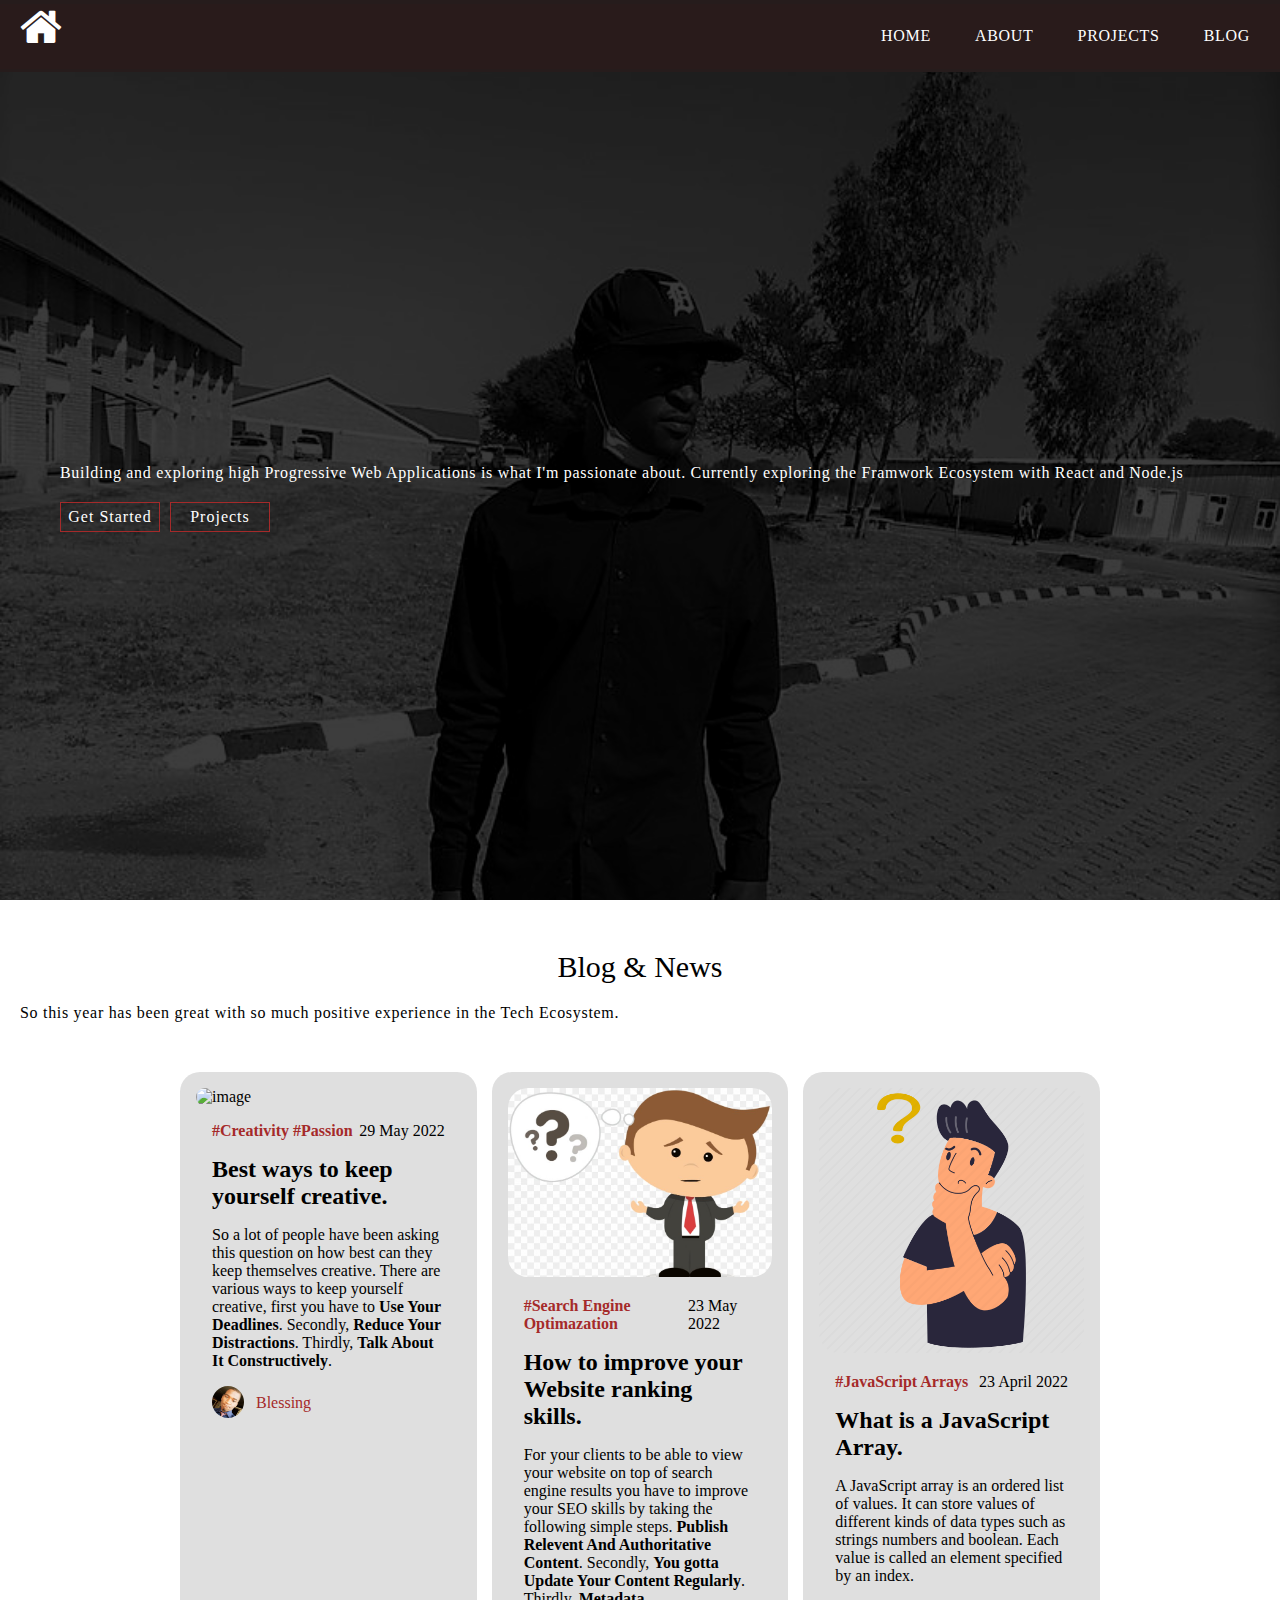
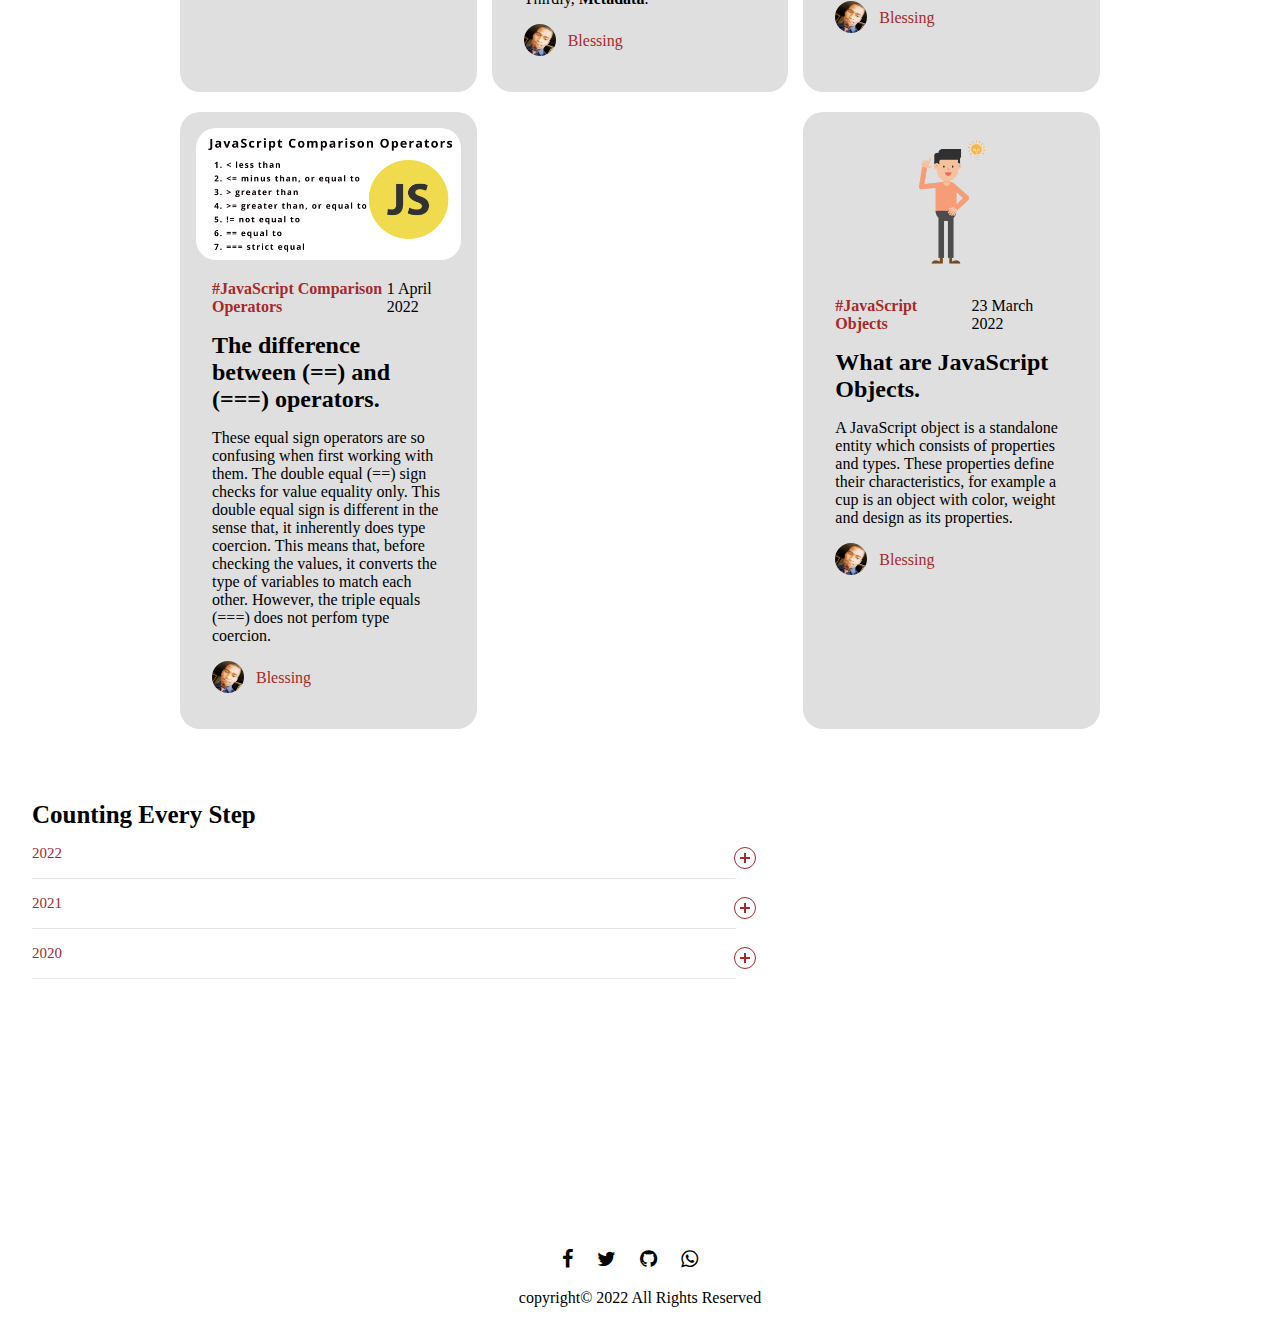
==== index.html @ fd30fd9b "Add files via upload" ====
<!DOCTYPE html>
<html lang="en">
<head>
    <meta charset="UTF-8">
    <meta http-equiv="X-UA-Compatible" content="IE=edge">
    <meta name="viewport" content="width=device-width, initial-scale=1.0">
    <title>HOME</title>
    <link rel="stylesheet" href="index.css">
    <link rel="stylesheet" href="simplefooter.css">
    <link rel="stylesheet" href="blog.css">
    <link rel="stylesheet" href="faq.css">
    <link rel="stylesheet" href="https://stackpath.bootstrapcdn.com/font-awesome/4.7.0/css/font-awesome.min.css">
</head>
<body>
    <section id="header">
        <div class="header container">
            <div class="nav-bar">
                <div class="brand">
                    <a href="index.html"><i class="fa fa-home"></i></a>
                </div>
                <div class="nav-list">
                    <div class="hamburger"><div class="bar"></div></div>
                    <ul>
                        <li><a href="index.html">Home</a></li>
                        <li><a href="about.html">About</a></li>
                        <li><a href="projects.html">Projects</a></li>
                        <li><a href="blog.html">Blog</a></li>
                        
                    </ul>
                </div>
            </div>
        </div>
    </section>
    <section id="hero">
        <div class="hero container">
            <div>
                <h1>Blessing Mabara <span></span></h1>
                   <h1>Full-Stack Developer <span></span></h1>
                   <p style="color: white;font-size:16px;letter-spacing:0.7px;width:100%;">Building and exploring high Progressive Web Applications is 
                    what I'm passionate about. Currently exploring the Framwork Ecosystem with React and Node.js</p>
              <div class="hero-buttons">
                   <a href="about.html"><button class="cta">Get Started</button></a>
                <a href="projects.html"><button class="cta">Projects</button></a>
            </div>
            </div>
        </div>
    </section>
    <h1 style="text-align: center;font-weight:500;margin-top:50px;margin-bottom:20px;font-size:30px;">Blog & News</h1>
    <p style="text-align: center;width: fit-content;margin-bottom: 30px;letter-spacing: .7px;margin-left: 20px;margin-right: 20px;">So this year has been great with so much positive experience in the Tech Ecosystem. </p>

    <div class="box-cards-blog">
        <div class="card">
            <div class="card-image">
                <img src="img/animatedface.jpg" alt="image">
            </div>
            <div class="card-meta">
                <div class="card-top">
                        <a href="#" class="cat">#Creativity #Passion</a>
                        <span class="date">29 May 2022</span>
                </div>
                <div class="card-body">
                    <h2 class="card-title">Best ways to keep yourself creative.</h2>
                    <div class="desc">
                     So a lot of people have been asking  this question on how best can they 
                     keep themselves creative. There are various ways to keep yourself creative, first you have to <strong>Use Your Deadlines</strong>. Secondly, <strong>Reduce Your Distractions</strong>. Thirdly, <strong>Talk About It Constructively</strong>.    
                    </div>
    
                </div>
                <div class="card-bottom">
                    <div class="user">
                        <div class="author">
                            <img src="img/IMG-20200305-WA0041 (2).jpg" alt="image">
    
                        </div>
                        <span class="username">Blessing</span>
                    </div>
                   
                </div>
            </div>
        </div>

        <div class="card">
            <div class="card-image">
                <img src="img/cartoon-image-drawing-clip-art-person-png-favpng-Kj3DVD3rraanmaWQsduiAAMK7.jpg" alt="image">
            </div>
            <div class="card-meta">
                <div class="card-top">
                        <a href="#" class="cat">#Search Engine Optimazation</a>
                        <span class="date">23 May 2022</span>
                </div>
                <div class="card-body">
                    <h2 class="card-title">How to improve your Website ranking skills.</h2>
                    <div class="desc">
                     For your clients to be able to view your website on top of search engine results you have to improve 
                     your SEO skills by taking the following simple steps. <strong>Publish Relevent And Authoritative Content</strong>. Secondly, <strong>You gotta Update Your Content Regularly</strong>. Thirdly, <strong>Metadata</strong>.    
                    </div>
    
                </div>
                <div class="card-bottom">
                    <div class="user">
                        <div class="author">
                            <img src="img/IMG-20200305-WA0041 (2).jpg" alt="image">
    
                        </div>
                        <span class="username">Blessing</span>
                    </div>
                   
                </div>
            </div>
        </div>

        <div class="card">
            <div class="card-image">
                <img src="img/8450408.png" alt="image">
            </div>
            <div class="card-meta">
                <div class="card-top">
                        <a href="#" class="cat">#JavaScript Arrays</a>
                        <span class="date">23 April 2022</span>
                </div>
                <div class="card-body">
                    <h2 class="card-title">What is a JavaScript Array.</h2>
                    <div class="desc">
                        A JavaScript array is an ordered list of values. It can store values of different kinds of data types such as strings numbers and boolean. Each value is called an element specified by an index.    
                    </div>
    
                </div>
                <div class="card-bottom">
                    <div class="user">
                        <div class="author">
                            <img src="img/IMG-20200305-WA0041 (2).jpg" alt="image">
    
                        </div>
                        <span class="username">Blessing</span>
                    </div>
                   
                </div>
            </div>
        </div>

        <div class="card">
            <div class="card-image">
                <img src="img/Comparison-Operators-JavaScript.jpeg" alt="image">
            </div>
            <div class="card-meta">
                <div class="card-top">
                        <a href="#" class="cat">#JavaScript Comparison Operators</a>
                        <span class="date">1 April 2022</span>
                </div>
                <div class="card-body">
                    <h2 class="card-title">The difference between (==) and (===) operators.</h2>
                    <div class="desc">
                    These equal sign operators are so confusing when first working with them. The double equal (==) sign checks 
                    for value equality only. This double equal sign is different in the sense that, it inherently does type coercion. This means that, before
                    checking the values, it converts the type of variables to match each other. However, the triple equals (===) does not perfom type coercion.
                    </div>
    
                </div>
                <div class="card-bottom">
                    <div class="user">
                        <div class="author">
                            <img src="img/IMG-20200305-WA0041 (2).jpg" alt="image">
    
                        </div>
                        <span class="username">Blessing</span>
                    </div>
                   
                </div>
            </div>
        </div>

        <div class="card">
            <div class="card-image">
                <img src="img/1024px-Man_Getting_an_Idea_Cartoon_Vector.svg.png" alt="image">
            </div>
            <div class="card-meta">
                <div class="card-top">
                        <a href="#" class="cat">#JavaScript Objects</a>
                        <span class="date">23 March 2022</span>
                </div>
                <div class="card-body">
                    <h2 class="card-title">What are JavaScript Objects.</h2>
                    <div class="desc">
                        A JavaScript object is a standalone entity which consists of properties and types. These properties define their characteristics, for example a cup 
                        is an object with color, weight and design as its properties.
                    </div>
    
                </div>
                <div class="card-bottom">
                    <div class="user">
                        <div class="author">
                            <img src="img/IMG-20200305-WA0041 (2).jpg" alt="image">
    
                        </div>
                        <span class="username">Blessing</span>
                    </div>
                   
                </div>
            </div>
        </div>
    </div>

    <section id="faq-section">
        <div class="faq-container">
            <h1 style="font-weight: 700;font-size:25px;">Counting Every Step</h1>
            <div class="accordion">
                <div class="accordion-item">
                    <button id="accordion-button-1" aria-expanded="false">
                        <span class="accordion-title">2022</span>
                        <span class="icon" aria-hidden="true"></span>
                    </button>
                    <div class="accordion-content">
                        
                        <p>Developed carolseedlings & Vegtables and Turfmore Investments site<p>
                        <p>Participated in various Tech Communities</p>
                    </div>
                </div>
    
    
                <div class="accordion-item">
                    <button id="accordion-button-2" aria-expanded="false">
                        <span class="accordion-title">2021</span>
                        <span class="icon" aria-hidden="true"></span>
                    </button>
                    <div class="accordion-content">
                        <p>Firstly worked with Java language and C++</p>
                    </div>
                </div>
    
    
                <div class="accordion-item">
                    <button id="accordion-button-3" aria-expanded="false">
                        <span class="accordion-title">2020</span>
                        <span class="icon" aria-hidden="true"></span>
                    </button>
                    <div class="accordion-content">
                        <p>Worked as an Intern at Flets Ivestments</p>
                        <p>Developed my first project using Wordpress</p>
                    </div>
                </div>
    

            </div>
           </div>
       </section>
       <script src="faq.js"></script>
       <section class="footer">
 
        <div class="icons">
           <a href="https://m.facabook.com/profile.php?id=100003800831792" target="_blank"><i class="fa fa-facebook"></i></a> 
           <a href="https://mobile.twitter.com/blessing_mabara" target="_blank"><i class="fa fa-twitter"></i></a> 
            <a href="https://github.com/blessingmabara" target="_blank"><i class="fa fa-github"></i></a>
           <a href="https://wa.me/263782883986" target="_blank"><i class="fa fa-whatsapp"></i></a> 
        </div>
        <p>copyright&copy; 2022 All Rights Reserved</p>
    </section>

 
    <script src="hero.js"></script>

</body>
</html>
---- index.css ----
*{
    padding: 0;
    margin: 0;
    font-family: roboto;
    box-sizing: border-box;
}
.section-p1{
    padding: 40px 40px;

}
#header-header{
    
    background-image: url("img/b2.png");
    background-position: center;
    background-size: cover;
    text-align: center;
}

a{
    text-decoration: none;
}
#header{
    position: fixed;
    z-index: 1000;
    left: 0;
    top: 0;
    width:100vw;
    height:auto;
    
   
}
#header .brand .fa{
    font-size:45px;
    color: white;
    margin-left: 10px;
   
    
}
#header .brand a span{
    color:brown;
}
#header .header{
    
    min-height:8vh;
    background-color: rgba(26, 23, 23, 0.24);
}
#header .nav-bar{
    display: flex;
    align-items: center;
    justify-content: space-between;
    width: 100%;
    height: 100%;
    max-width: 1300px;
    padding: 0 10px;
    background-color: rgb(41, 27, 27);
   
}
#header .nav-list ul{
    list-style: none;
    position: absolute;
    background-color: rgb(41, 27, 27);
    width: 100vw;
    height: 100vh;
    left: 100%;
    top: 0;
    display: flex;
    flex-direction: column;
    justify-content: center;
    align-items: center;
    z-index: 1;
    overflow-x: hidden;
    transition: .5s ease left;
}
#header .nav-list  .active{
    left: 0;
}
#header .nav-list ul a {
    font-size: 16px;
    font-weight: 500;
    letter-spacing: .7px;
    text-decoration: none;
    color: white;
    text-transform: uppercase;
    padding: 20px;
    display: block;

}
#header .nav-list ul li:hover a{
    color: brown;
}
#header .hamburger{
    z-index: 100;
    height: 60px;
    width: 60px;
    display: inline-block;
    border: 2px solid white;
    border-radius: 50%;
    position: relative;
    display: flex;
    align-items: center;
    justify-content: center;
    cursor: pointer;
    transform: scale(.8);
    margin-right: 20px;
}
#header .hamburger::after{
    position: absolute;
    content: "";
    height: 100%;
    width:100%;
    border-radius: 50%;
    border: 2px solid white;
    animation: hamburger_puls 1s  ease infinite;
}
#header .hamburger .bar{
    height: 2px;
    width: 30px;
    position: relative;
    background-color: white;
    z-index: -1;
}
#header .hamburger .bar::after,
#header .hamburger .bar::before{
    content: "";
    position: absolute;
    height: 100%;
    width: 100%;
    left: 0;
    background-color: white;
    transition: .3s ease;
    transition-property: top, bottom;
}
#header .hamburger .bar::after{
    top: 8px;
}
#header .hamburger .bar::before{
    bottom: 8px;
}
#header .active .bar::before{
    bottom:0;
}
#header .active .bar::after{
    top:0;
    
}

.container{
    min-height: 100vh;
    width: 100%;
    display: flex;
    align-items: center;
    justify-content: center;
}
#hero{
    background-image: url(img/image1.jpg);
    background-size: cover;
    background-position: top center;
    position: relative;
    z-index: 1;
    display: flex;

   
}
#hero .hero{
    max-width: 1200px;
    margin: 0 auto;
    padding: 0 20px;
    justify-content: space-between;
}
#hero::after{
    content: "";
    position: absolute;
    left: 0;
    top: 0;
    height: 100%;
    width: 100%;
    background-color: black;
    opacity: .7;
    z-index: -1;
}
#hero h1{
    display: block;
    width: fit-content;
    font-size: 25px;
    font-weight: 600;
    position: relative;
    color: transparent;
    animation: text_reveal .5s ease forwards;
    animation-delay: 1s;
    margin-bottom: 20px;
    margin-top: 0;
}
#hero h1:nth-child(1){
    animation-delay: 1s;
    animation: text_reveal_name 2s ease forwards;
  
}

#hero h1:nth-child(2){
    animation-delay: 2s;
    font-weight: 500;
}


#hero h1 span{
    position: absolute;
    top: 0;
    left: 0;
    height: 100%;
    width:0%;
    background: brown;
    animation: text_reveal_box 1s ease;
    animation-delay: .5s;
    font-weight: 600;
}
#hero h1:nth-child(1) span {
    animation-delay: .5s;
}
#hero h1:nth-child(2) span {
    animation-delay: 1.5s;
}

#hero .hero-buttons{
    display: flex;
    justify-content: flex-start;
    column-gap: 10px;
    align-items: center;
}
#hero .cta{
    display: flex;
    padding: 5px 2px;
    color: white;
    flex-direction: row;
    background-color: transparent;
    border: 1px solid brown;
    font-size: 16px;
    letter-spacing: 1px;
    flex-wrap: wrap;
    transition: .3s ease;
    margin-top: 20px;
    transition-property: background-color, color;
   justify-content: center;
    width: 100px;
    

}
#hero .cta:hover{
    color: white;
    background-color: brown;
}

/*about section*/

img{
    width: 100%;
    height: 100%;
    object-fit: cover;
}
.section-title{
    font-size: 30px;
    font-weight: 500; 
    color: black;
    margin-bottom: 20px;
    text-align: center;
}
#about .about{
    flex-direction: column-reverse;
    margin: 0 auto;
    max-width: 1200px;
    text-align: center;
    padding:100px 20px;
}
#about .col-right{
    width: 100%;
}
#about .col-left{
    width: 250px;
    height: 360px;
}
#about .col-right h2{
    font-size: 16px;
    font-weight: 500;
    letter-spacing: .7;
    margin-bottom: 10px;
}
#about .col-right h2{
    font-size: 16px;
    font-weight: 500;
    letter-spacing: .7;
    margin-bottom: 20px;
}
#about .cta{
    display: inline-block;
    padding: 5px 10px;
    color: brown;
    background-color: transparent;
    border: 1px solid brown;
    font-size: 16px;
    text-decoration: none;
    letter-spacing: 1px;
    transition: .3s ease;
    margin-top: 20px;
  

}

#about .col-right .cta{
    color: black;
    margin-bottom: 40px;
    transition-property: background-color, color;
}
#about .col-right .cta:hover{
    color: white;
    background-color: brown;
}
#about .col-left .about-img{
    position: relative;
    border: 10px solid white;
    height: 100%;
    width: 100%;
}
#about .col-left .about-img::after{
    content: "";
    position: absolute;
    left: -33px;
    top: 19px;
    height: 98%;
    width: 98px;
    border: 7px solid brown;
    z-index: -1;
}
@media only screen and (min-width:768px){
    #about .about{
        flex-direction:row;
    }
    #about .col-left{
        width:600px;
        height:400px;
        padding-left:60px;
    }
    #about .col-left .about-img::after{
        left:-45px;
        top:34px;
        height:98%;
        width:98%;
        border:10px solid brown; 
    }
    #about .col-right {
        text-align:left;
        padding:30px;
    }
    #about .col-right h1{
        text-align:left;
    }
}
/*end about section*/
/*projects section*/
.projects-title{
    font-size: 30px;
    font-weight: 500;
    color: black;
    margin-bottom: 20px;
    text-align: center;
}
#projects .projects{

    flex-direction: column;
    max-width: 1200px;
    margin: 0 auto;
    padding: 100px 0;
}
#projects .projects-header h1{
    margin-bottom: 50px;
}
#projects .all-projects{
    display: flex;
    align-items: center;
    justify-content: center;
    flex-direction: column;
}
#projects .project-item{
    display: flex;
    align-items: center;
    justify-content: center;
    flex-direction: column;
    width: 80%;
    margin: 20px auto;
    overflow: hidden;
    border-radius: 10px;
}
#projects .project-info{
    padding: 30px;
    flex-basis: 50%;
    height: 100%;
    background-image: linear-gradient(60deg, #f5f5f5 0%, #eeeeee 100%);
    display: flex;
    align-items: flex-start;
    justify-content: center;
    flex-direction: column;
   
}
#projects .project-info h1{
     font-size: 20px;
    font-weight: 500;
}
#projects .project-info h2{
    font-size: 20px;
    font-weight: 500;
    margin-top: 10px;
    margin-bottom: 10px;
    color: brown;
}
#projects .project-info p{
   
    letter-spacing: .7px;
    font-size: 16px;
}
#projects .project-img{
    flex-basis: 50%;
    height: 300px;
    overflow: hidden;
    position:relative;
}
#projects .project-img::after{
    content: "";
    position: absolute;
    left: 0;
    top: 0;
    height: 100%;
    width: 100%;
    background-image: linear-gradient(60deg, #29323c 0%, #485563 100%);
    opacity: .7;
}
#projects .project-img img{
    transition: .3s ease transform;
}
#projects .project-item:hover .project-img img{
    transform: scale(1.1);
}
@media only screen and (min-width:768px){
    #projects .project-item{
        flex-direction:row;
        height:400px;
        margin:0;
        width:100%;
        border-radius:0;
    }
    #projects .project-item::nth-child(even){
        flex-direction:row-reverse;
    }
    #projects .all-projects .project-info{
        height:100%;
    }
    #projects .all-projects .project-img{
        height:100%;
    }

  }
/*end projects*/

@keyframes text_reveal_box {
    50% {
        width: 100%;
        left: 0;
    }
    100% {
        width: 0;
        left: 100%;
    }

}
@keyframes text_reveal {
    100%{
        color: white;
        font-weight: 600;
    }
}
@keyframes text_reveal_name {
    100%{
        color: brown;
        font-weight: 600;
    }
}
@keyframes hamburger_puls {
    0% {
        opacity: 1;
        transform: scale(1);
    }
    100%{
        opacity: 0;
        transform: scale(1.4);
    }
}
@media (min-width:1200px){
   #header .hamburger{
       display:none;
   }
   #header {
    background-color: rgb(43, 29, 29);
   }
   #header .nav-list ul {
       position: initial;
       display: block;
       height: auto;
       width: fit-content;
       background-color: transparent;
   }
   #header .nav-list ul li{
       display: inline-block;
   }
   #header .nav-list ul a::after{
       display: none;
   }


}
---- simplefooter.css ----
*{
    padding: 0;
    margin: 0;
    font-family: roboto;
}
.footer{
    width: 100%;
    text-align: center;
    padding: 30px 0;
    
    
}
 a .fa{
    color: black;
    margin-right: 20px;
    font-size:20px;
    margin-bottom: 20px;
}

    footer .icons .fa{
     
     
        cursor: pointer;
        padding: 18px 20;
       color: black;
    }
---- blog.css ----
.section-p1{
    padding: 40px 40px;

}

.box-cards-blog{
    max-width: 1000px;
    display: flex;
    margin: auto;
   
    padding: 20px 40px;
    flex-wrap: wrap;
    justify-content: space-between;
  
}
.card{
    width: calc(33.3333333% - 10px);
    display: block;
    padding: 1rem;
    margin-bottom: 20px;
    background-color: rgb(223, 223, 223);
    border-radius: 20px;
  
}
.card .card-image{
    width: 100%;


}
.card .card-image img{
    width: 100%;
    border-radius: 20px;
}
.card .card-meta{
    display: flex;
    flex-direction: column;
    justify-content: space-between;
    padding: 1rem;
    flex: 1;
    width: 100%;
}
.card .card-body .card-title{
    font-size: 1.5rem;
    margin: 0px;
    margin-bottom: 1rem;
}
.card .card-body .card-title>a{
    font-size: 1.5rem;
    color: brown;
   text-decoration: none;
}
.card .card-body .card-title>a:hover{
    color: brown;
    text-decoration: underline;
    transition: ease .3s all;
}
.card .card-top{
    display: flex;
    justify-content: space-between;
    margin-bottom: 1rem;
}
.card .card-top .cat{
    display: block;
    text-decoration: none;
    font-weight: bold;
    color:brown;

}
.card .card-top .cat:hover{
    
    text-decoration: underline;

}
.card .card-bottom{
    display: flex;
    margin-top: 1rem;
    justify-content: space-between;
}
.card .card-bottom .author{
    display: inline-block;
    vertical-align: middle;
    margin-right: 0.5rem;
}
.card .card-bottom .author img{
    width: 32px;
    height: 32px;
    border-radius: 50%;
}
.card .card-bottom .username{
    color:brown;
}
.card .card-bottom .readmore{
    display: block;
    padding: 5px 10px;
    color: #fff;
    text-decoration: none;
    background-color: #25d366;
    border-radius: 5px;
    transition: transform 0.3s ease;
}
.card .card-bottom .readmore:hover{
    background-color: #0c5828;
    transition: transform 0.3s ease;
    transform: translate(-10px);
}
@media (max-width:991px) {
    .box-cards-blog{
        display: block;
    }
    .box-cards-blog .card{
       display: flex;
       width: 100%;
   }
   .box-cards-blog .card .card-image{
       width: 200px;
   }
   .box-cards-blog .card .card-image img{
       height: 100%;
   }
   .box-cards-blog .card .card-meta{
       margin-left: 20px;
       margin-top: 0px;
   }
 

    
}
@media(max-width:768px){
   .box-cards-blog{
       padding:20px;

   }
   .box-cards-blog .card{
       display: block;
   }
   .box-cards-blog .card .card-image{
       width: 100%;
   }
   .box-cards-blog .card .card-image img{
       height: auto;
   }
   .box-cards-blog .card .card-meta{
      width: 100%;
       margin-left: 0px;
       margin-top: 1rem;
   }
   .whatsapp-icon{
       margin-top: 10px;
   }
   .whatsapp_float{
       width: 40px;
       height: 40px;
       bottom: 20px;
       right: 10px;
       font-size: 22px;
   }

}
---- faq.css ----
*{
    padding: 0;
    margin: 0;
    font-family: roboto;
}
#faq-section{
    margin: 0;
    padding: 0;
    font-family: roboto;
    display: flex;
    min-height: 50vh;
}
*::before,
*::after{
    box-sizing: border-box;
}
.faq-container{
    margin: 0;
    padding: 2rem;
    width: 48rem;
}
.accordion .accordion-item{
    border-bottom: 1px solid #e5e5e5;
}
.accordion .accordion-item button[aria-expanded ='true' ] {
    border-bottom: 1px solid brown;
}
.accordion button{
    position: relative;
    display: block;
    width: 100%;
    padding: 1rem 0;
    color: brown;
    font-size: 15px;
    font-weight: 500;
    border: none;
    background: none;
    outline: none;
    text-align: left;

}
.accordion button:hover,
.accordion button:focus{
    cursor: pointer;
    color: rgb(202, 33, 33);
}
.accordion button .accordion-title{
    padding: 1em 1.5em 1em o;
}
.accordion button .icon{
    display: inline-block;
    position: absolute;
    top: 18px;
    right: -20px;
    width: 22px;
    height: 22px;
    border: 1px solid;
    border-radius: 22px;
}
.accordion button .icon::before{
    display: block;
    position: absolute;
    content: "";
    top: 9px;
    left: 5px;
    width: 10px;
    height: 2px;
    background: currentColor;


}
.accordion button .icon::after{
    display: block;
    position: absolute;
    content: "";
    top: 5px;
    left: 9px;
    width: 2px;
    height: 10px;
    background: currentColor;
}
.accordion button[aria-expanded = "true"]{
    color: brown;
}
.accordion button[aria-expanded = "true"] .icon::after{
    width: 0;
}
.accordion button[aria-expanded = "true"] + .accordion-content{
    opacity: 1;
    max-height:9em;
    transition: all 200ms linear;

}
.accordion .accordion-content{
    opacity: 0;
    max-height: 0;
    overflow: hidden;
    transition: opacity 200ms linear, max-height 200ms linear;
}
#faq-section .accordion-content p{
    margin-bottom: 15px;
    letter-spacing: 0.7px;
    font-size: 16px;
    
}
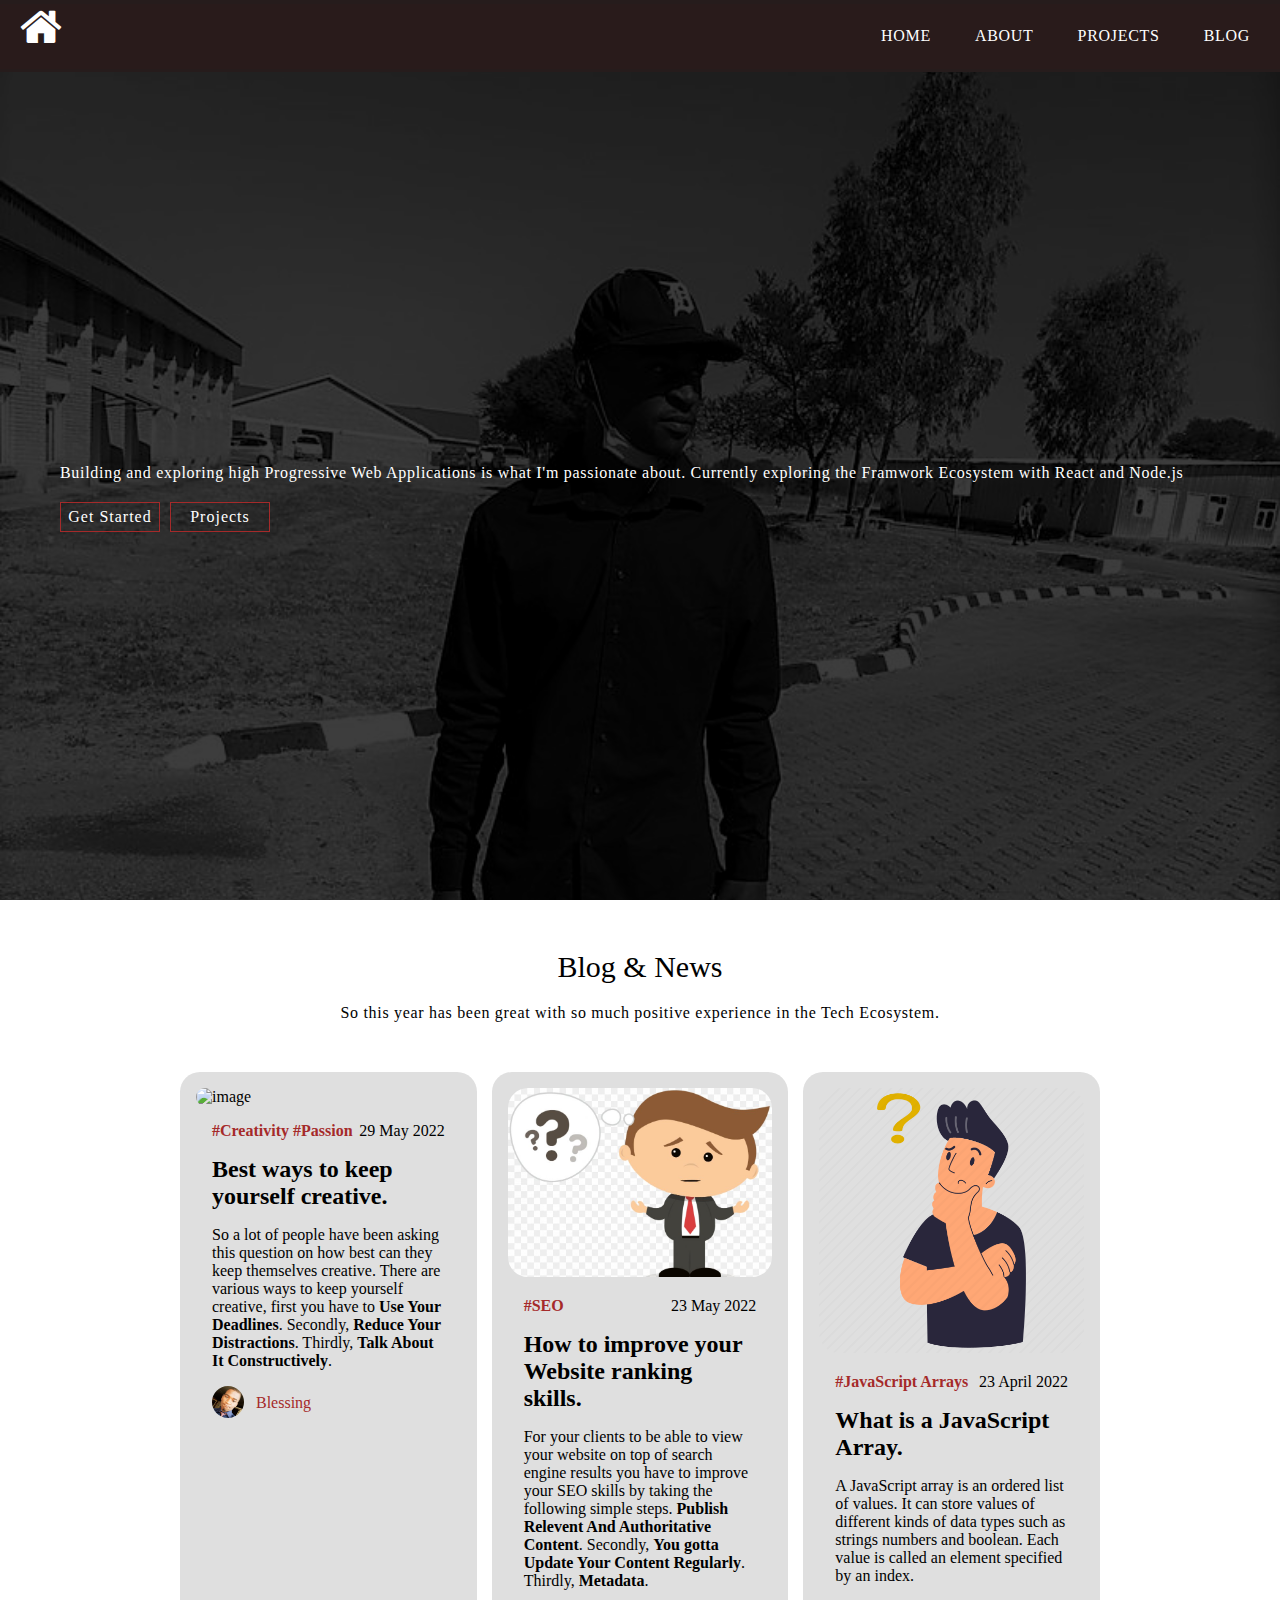
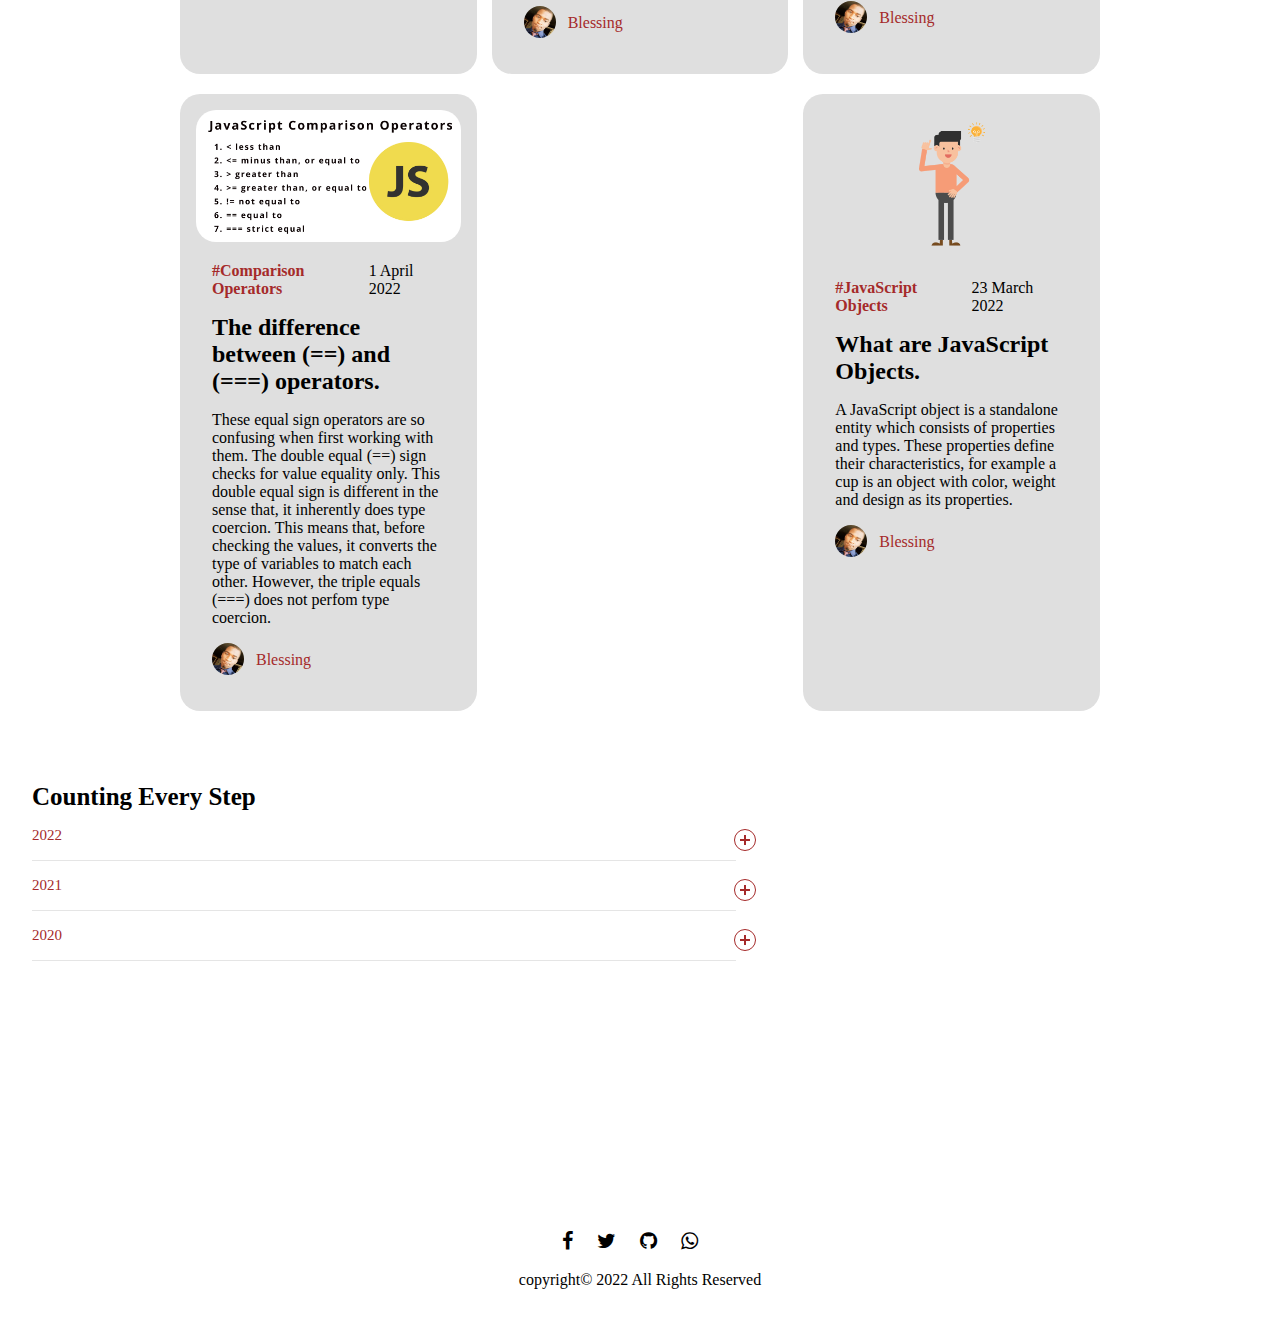
==== commit bcee38e6: "Update index.html" ====
--- a/index.html
+++ b/index.html
@@ -45,8 +45,8 @@
             </div>
         </div>
     </section>
-    <h1 style="text-align: center;font-weight:500;margin-top:50px;margin-bottom:20px;font-size:30px;">Blog & News</h1>
-    <p style="text-align: center;width: fit-content;margin-bottom: 30px;letter-spacing: .7px;margin-left: 20px;margin-right: 20px;">So this year has been great with so much positive experience in the Tech Ecosystem. </p>
+       <h1 style="text-align: center;font-weight:500;margin-top:50px;margin-bottom:20px;font-size:30px;">Blog & News</h1>
+    <p style="text-align: center;margin-bottom: 30px;letter-spacing: .7px;margin-left: 20px;margin-right: 20px;">So this year has been great with so much positive experience in the Tech Ecosystem. </p>
 
     <div class="box-cards-blog">
         <div class="card">
@@ -85,7 +85,7 @@
             </div>
             <div class="card-meta">
                 <div class="card-top">
-                        <a href="#" class="cat">#Search Engine Optimazation</a>
+                        <a href="#" class="cat">#SEO</a>
                         <span class="date">23 May 2022</span>
                 </div>
                 <div class="card-body">
@@ -144,7 +144,7 @@
             </div>
             <div class="card-meta">
                 <div class="card-top">
-                        <a href="#" class="cat">#JavaScript Comparison Operators</a>
+                        <a href="#" class="cat">#Comparison Operators</a>
                         <span class="date">1 April 2022</span>
                 </div>
                 <div class="card-body">
@@ -259,4 +259,4 @@
     <script src="hero.js"></script>
 
 </body>
-</html>+</html>
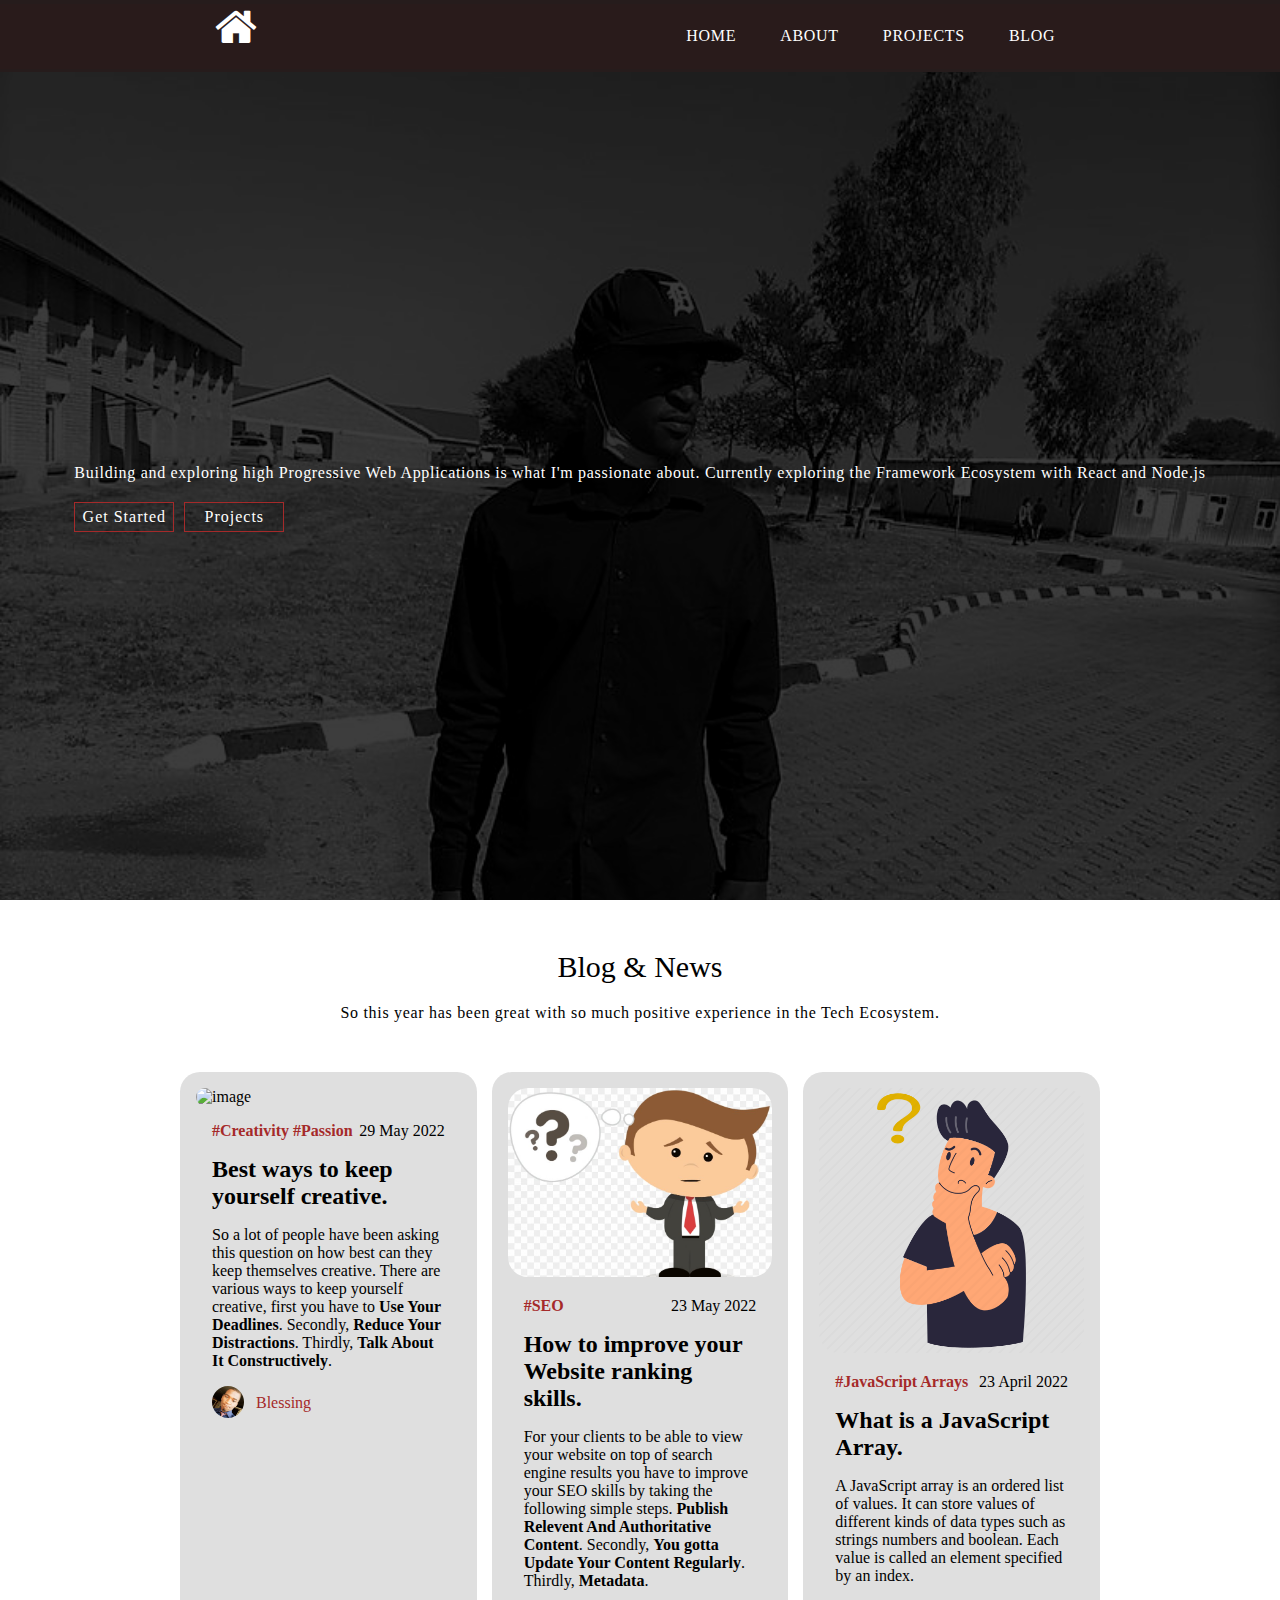
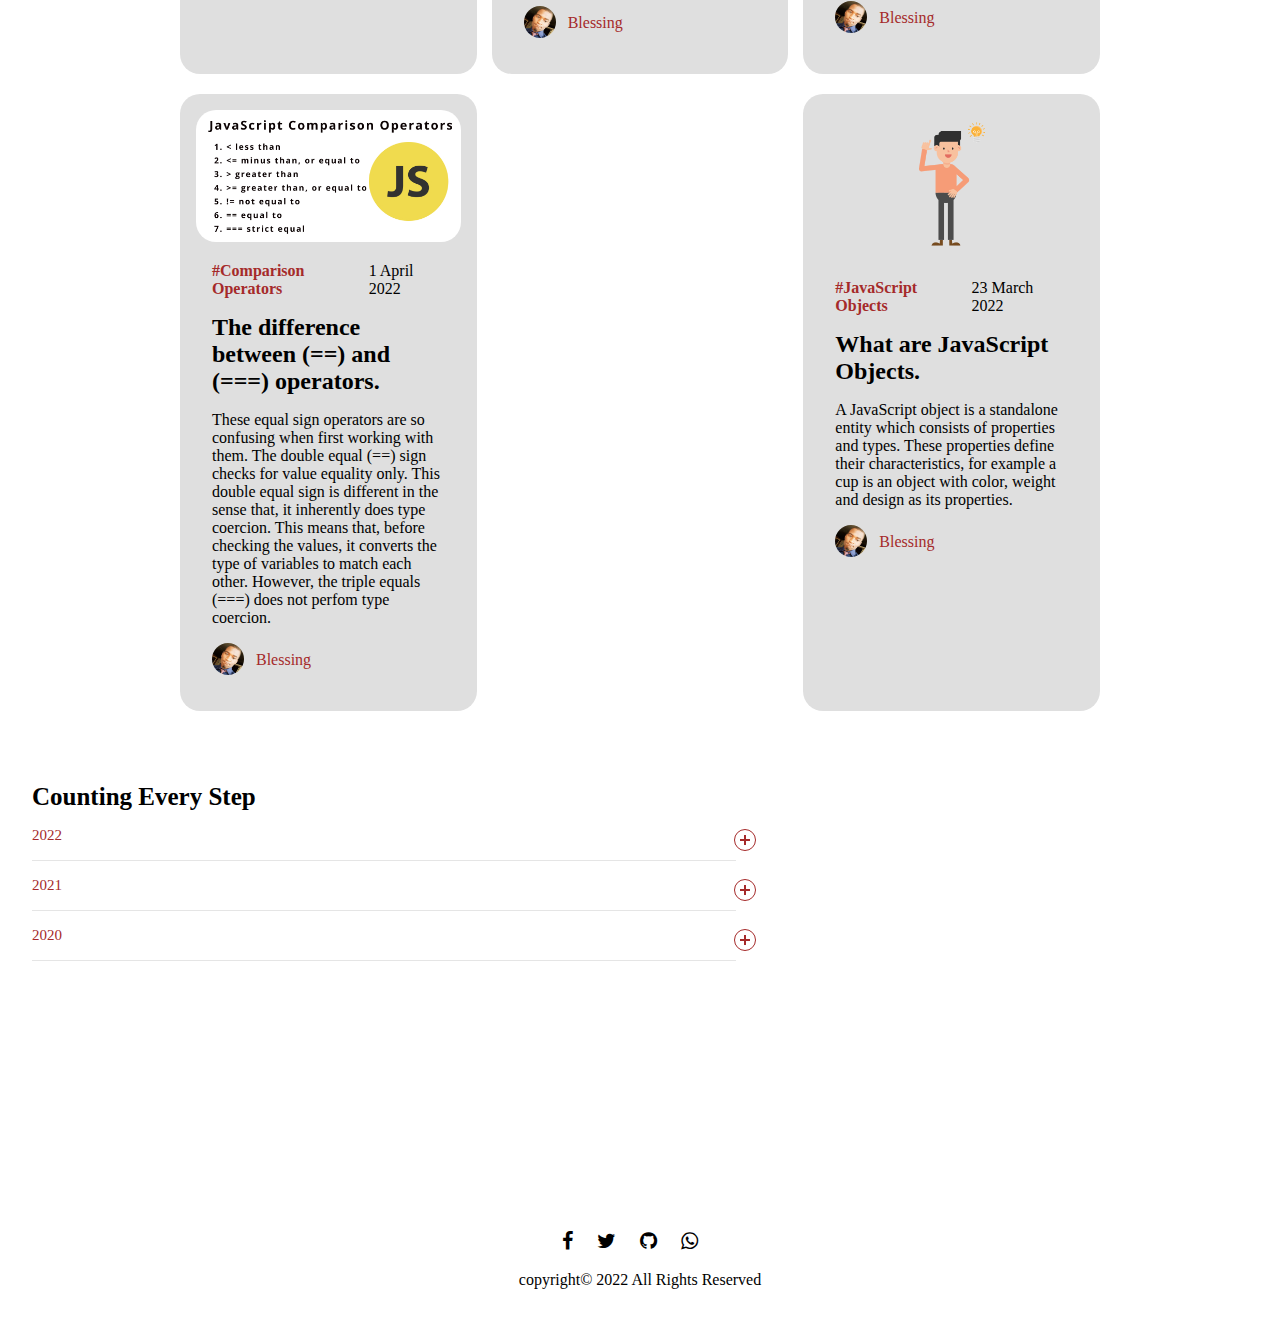
==== commit 02ebd79e: "Update index.html" ====
--- a/index.html
+++ b/index.html
@@ -37,7 +37,7 @@
                 <h1>Blessing Mabara <span></span></h1>
                    <h1>Full-Stack Developer <span></span></h1>
                    <p style="color: white;font-size:16px;letter-spacing:0.7px;width:100%;">Building and exploring high Progressive Web Applications is 
-                    what I'm passionate about. Currently exploring the Framwork Ecosystem with React and Node.js</p>
+                    what I'm passionate about. Currently exploring the Framework Ecosystem with React and Node.js</p>
               <div class="hero-buttons">
                    <a href="about.html"><button class="cta">Get Started</button></a>
                 <a href="projects.html"><button class="cta">Projects</button></a>
--- a/index.css
+++ b/index.css
@@ -143,6 +143,13 @@
     top:0;
     
 }
+.container2{
+    min-height: 100vh;
+    width: 100%;
+    display: flex;
+    align-items: center;
+    justify-content: center;
+}
 
 .container{
     min-height: 100vh;
@@ -165,7 +172,8 @@
     max-width: 1200px;
     margin: 0 auto;
     padding: 0 20px;
-    justify-content: space-between;
+   
+    justify-content: center;
 }
 #hero::after{
     content: "";
@@ -438,6 +446,32 @@
     transform: scale(1.1);
 }
 @media only screen and (min-width:768px){
+    #header .hamburger{
+        display:none;
+    }
+    #header .nav-bar{
+      
+        justify-content: space-between;
+        
+       
+    }
+    #header {
+        background-color: rgb(43, 29, 29);
+       }
+ 
+       #header .nav-list ul {
+           position: initial;
+           display: block;
+           height: auto;
+           width: fit-content;
+           background-color: transparent;
+       }
+       #header .nav-list ul li{
+           display: inline-block;
+       }
+       #header .nav-list ul a::after{
+           display: none;
+       }
     #projects .project-item{
         flex-direction:row;
         height:400px;
@@ -498,6 +532,12 @@
    #header {
     background-color: rgb(43, 29, 29);
    }
+   #header .nav-bar{
+    
+    justify-content: space-around;
+    
+   
+}
    #header .nav-list ul {
        position: initial;
        display: block;
@@ -513,4 +553,4 @@
    }
 
 
-}+}
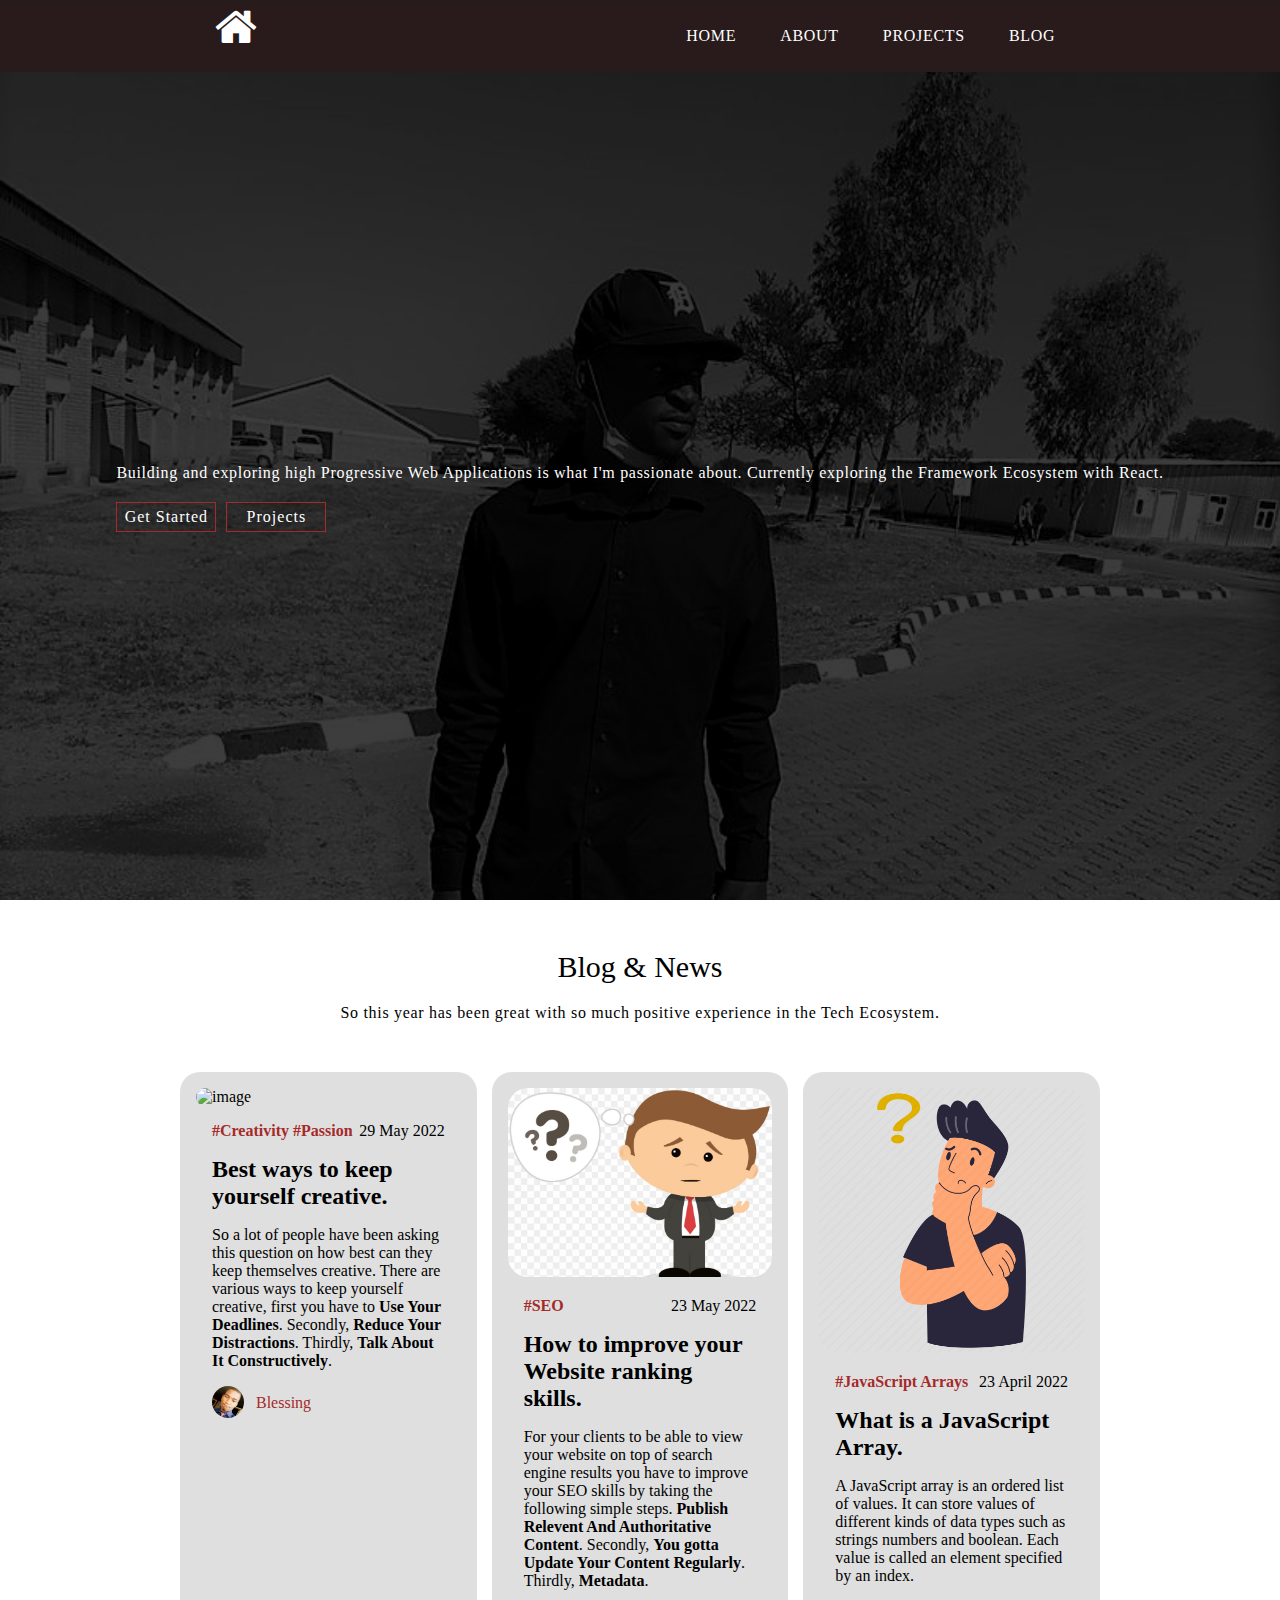
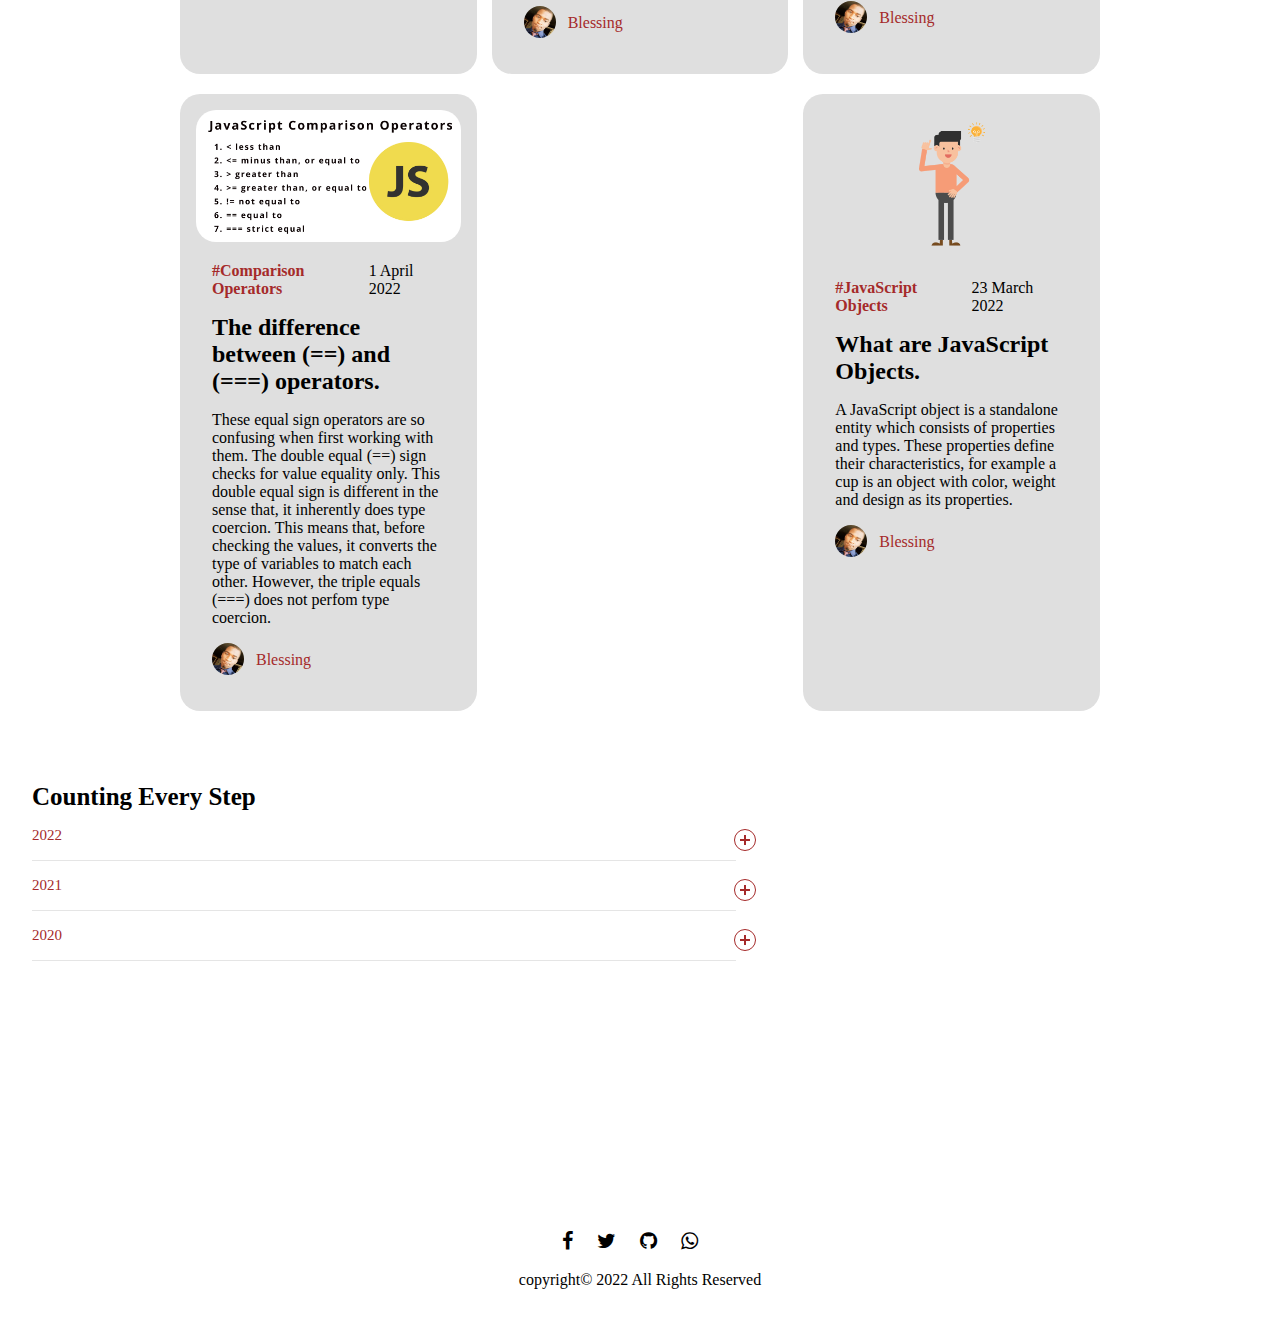
==== commit 946ebb85: "Update index.html" ====
--- a/index.html
+++ b/index.html
@@ -35,9 +35,9 @@
         <div class="hero container">
             <div>
                 <h1>Blessing Mabara <span></span></h1>
-                   <h1>Full-Stack Developer <span></span></h1>
+                   <h1>Front End Developer <span></span></h1>
                    <p style="color: white;font-size:16px;letter-spacing:0.7px;width:100%;">Building and exploring high Progressive Web Applications is 
-                    what I'm passionate about. Currently exploring the Framework Ecosystem with React and Node.js</p>
+                    what I'm passionate about. Currently exploring the Framework Ecosystem with React.</p>
               <div class="hero-buttons">
                    <a href="about.html"><button class="cta">Get Started</button></a>
                 <a href="projects.html"><button class="cta">Projects</button></a>
